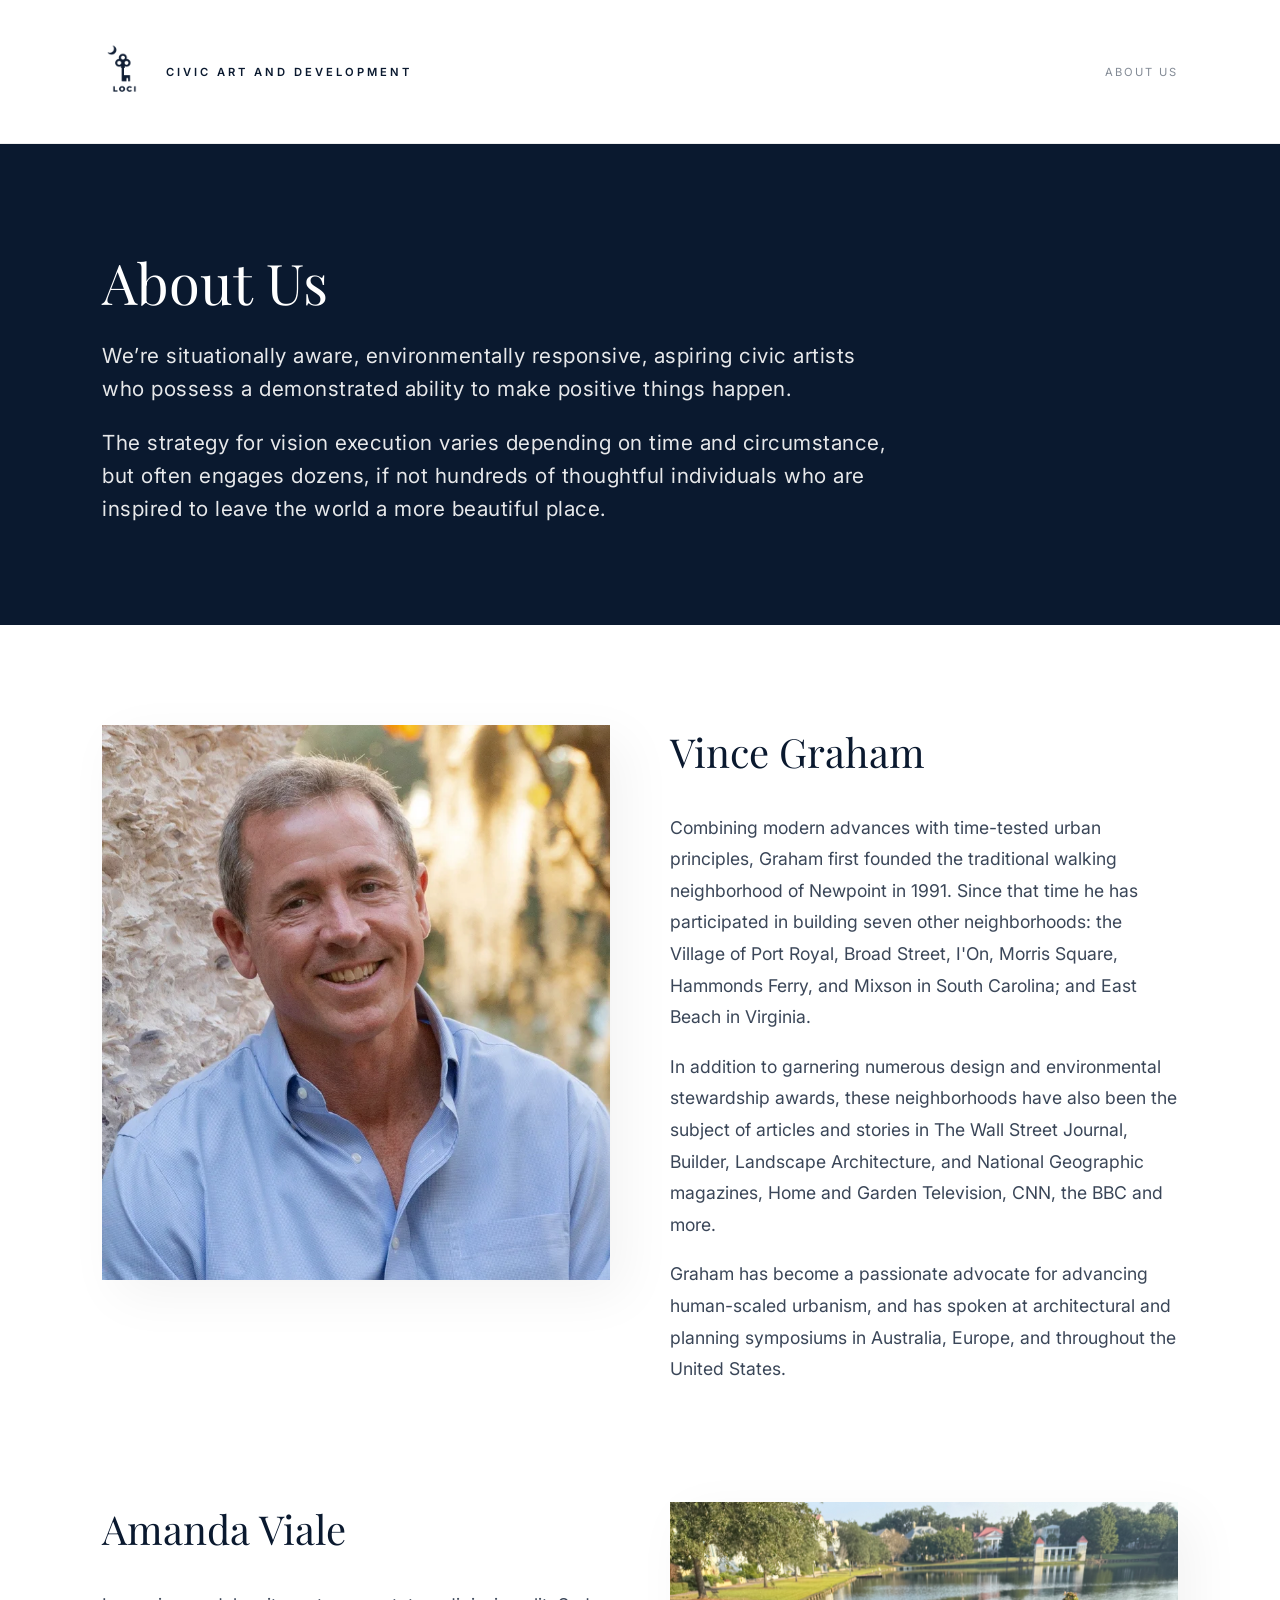
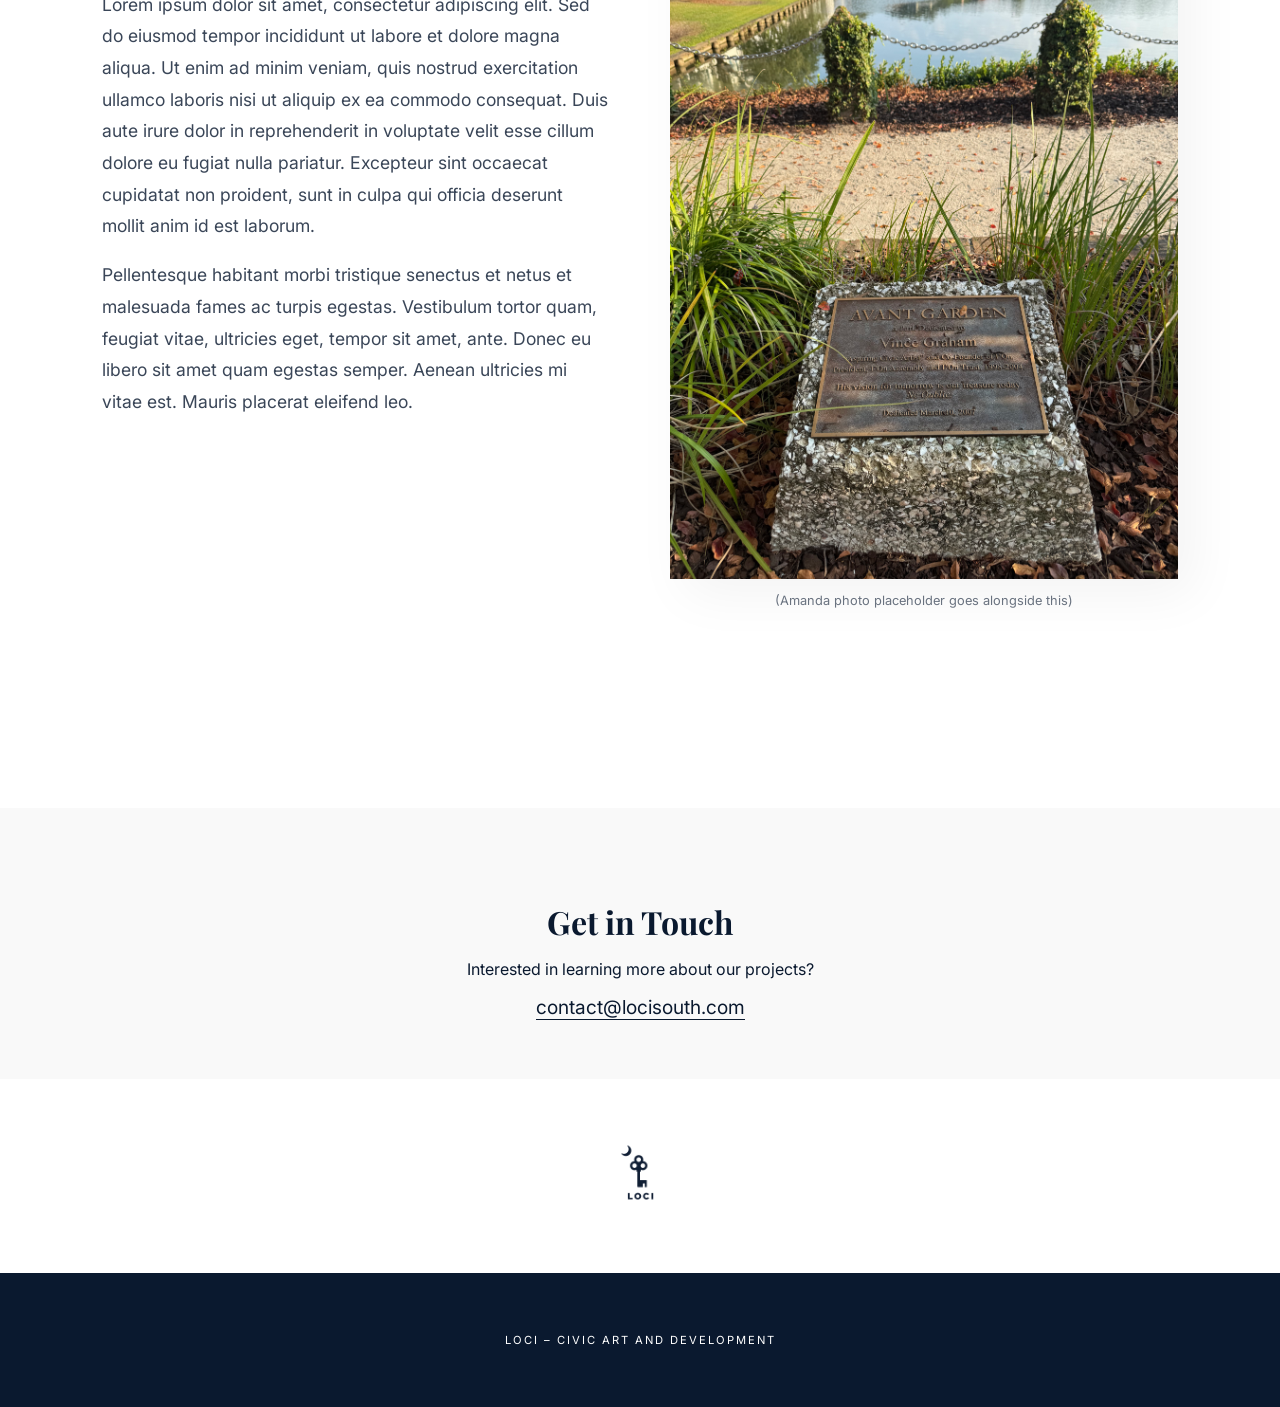
==== about.html @ 681e6ee0 "Add navy blue logo to subpages and above footers" ====
<!DOCTYPE html>
<html lang="en">
<head>
    <meta charset="UTF-8">
    <meta name="viewport" content="width=device-width, initial-scale=1.0">
    <title>About Us | Loci</title>
    <link href="https://fonts.googleapis.com/css2?family=Playfair+Display:wght@400;700&family=Inter:wght@300;400;600&display=swap" rel="stylesheet">
    <style>
        :root { --navy: #0a192f; --white: #ffffff; --gold: #c5a059; }
        body { margin: 0; font-family: 'Inter', sans-serif; color: var(--navy); overflow-x: hidden; }
        h1, h2, h3, .serif { font-family: 'Playfair Display', serif; }
        
        nav { padding: 40px 8%; display: flex; justify-content: space-between; border-bottom: 1px solid #eee; }
        .brand { font-size: 0.9rem; font-weight: 600; letter-spacing: 3px; text-transform: uppercase; text-decoration: none; color: var(--navy); }

        .page-header { 
            padding: 100px 8%; 
            text-align: left; 
            background: var(--navy); 
            color: var(--white);
        }
        .page-header h1 { font-size: 3.5rem; font-weight: 400; margin: 0 0 20px; }
        .page-header p { 
            max-width: 800px; 
            margin: 0; 
            font-size: 1.3rem; 
            line-height: 1.6; 
            opacity: 0.9; 
            letter-spacing: 0.5px;
        }

        .about-section { padding: 100px 8%; max-width: 1200px; margin: 0 auto; }
        
        .bio-block { display: grid; grid-template-columns: 1fr 1fr; gap: 60px; align-items: start; margin-bottom: 100px; }
        .bio-block.reverse { direction: rtl; }
        .bio-block.reverse > * { direction: ltr; }

        .bio-image img { width: 100%; height: auto; object-fit: cover; box-shadow: 15px 15px 50px rgba(0,0,0,0.05); }
        .bio-text h2 { font-size: 2.5rem; margin-top: 0; font-weight: 400; }
        .bio-text p { line-height: 1.8; opacity: 0.8; font-size: 1.1rem; }

        .contact-section { text-align: center; padding: 60px 8%; background: #f9f9f9; }
        .contact-section h3 { font-size: 2rem; margin-bottom: 10px; }
        .contact-section a { color: var(--navy); font-size: 1.2rem; text-decoration: none; border-bottom: 1px solid var(--navy); }

        footer { padding: 60px 8%; background: var(--navy); color: white; text-align: center; font-size: 0.7rem; letter-spacing: 2px; text-transform: uppercase; }
        
        @media (max-width: 900px) {
            .page-header { padding: 60px 8%; }
            .bio-block { grid-template-columns: 1fr; gap: 40px; }
            .bio-block.reverse { direction: ltr; }
        }
    </style>
    <link rel="icon" type="image/png" href="images/loci-logo.png">
</head>
<body>
    <nav>
        <div style="display: flex; align-items: center;">
            <a href="index.html" class="brand"><img src="images/loci-logo-navy.png" alt="Loci Logo" style="height: 60px;"></a>
            <div style="color: var(--navy); font-size: 0.7rem; letter-spacing: 3px; text-transform: uppercase; font-weight: 600; margin-left: 20px;">Civic Art and Development</div>
        </div>
        <div style="font-size: 0.7rem; letter-spacing: 2px; opacity: 0.5; align-self: center;">ABOUT US</div>
    </nav>

    <header class="page-header">
        <h1>About Us</h1>
        <p style="margin-bottom: 20px;">We’re situationally aware, environmentally responsive, aspiring civic artists who possess a demonstrated ability to make positive things happen.</p>
        <p>The strategy for vision execution varies depending on time and circumstance, but often engages dozens, if not hundreds of thoughtful individuals who are inspired to leave the world a more beautiful place.</p>
    </header>

    <section class="about-section">
        <!-- Vince Bio Placeholder -->
        <div class="bio-block">
            <div class="bio-image">
                <img src="images/vince-bio.webp" alt="Vince Graham">
            </div>
            <div class="bio-text">
                <h2>Vince Graham</h2>
                <p>Combining modern advances with time-tested urban principles, Graham first founded the traditional walking neighborhood of Newpoint in 1991. Since that time he has participated in building seven other neighborhoods: the Village of Port Royal, Broad Street, I'On, Morris Square, Hammonds Ferry, and Mixson in South Carolina; and East Beach in Virginia.</p>
                <p>In addition to garnering numerous design and environmental stewardship awards, these neighborhoods have also been the subject of articles and stories in The Wall Street Journal, Builder, Landscape Architecture, and National Geographic magazines, Home and Garden Television, CNN, the BBC and more.</p>
                <p>Graham has become a passionate advocate for advancing human-scaled urbanism, and has spoken at architectural and planning symposiums in Australia, Europe, and throughout the United States.</p>
            </div>
        </div>

        <!-- Amanda Bio Placeholder -->
        <div class="bio-block reverse">
            <div class="bio-image">
                <img src="images/avant-garden.jpg" alt="Avant Garden Plaque - Dedicated to Vince Graham">
                <div style="text-align: center; font-size: 0.8rem; margin-top: 10px; opacity: 0.6;">(Amanda photo placeholder goes alongside this)</div>
            </div>
            <div class="bio-text">
                <h2>Amanda Viale</h2>
                <p>Lorem ipsum dolor sit amet, consectetur adipiscing elit. Sed do eiusmod tempor incididunt ut labore et dolore magna aliqua. Ut enim ad minim veniam, quis nostrud exercitation ullamco laboris nisi ut aliquip ex ea commodo consequat. Duis aute irure dolor in reprehenderit in voluptate velit esse cillum dolore eu fugiat nulla pariatur. Excepteur sint occaecat cupidatat non proident, sunt in culpa qui officia deserunt mollit anim id est laborum.</p>
                <p>Pellentesque habitant morbi tristique senectus et netus et malesuada fames ac turpis egestas. Vestibulum tortor quam, feugiat vitae, ultricies eget, tempor sit amet, ante. Donec eu libero sit amet quam egestas semper. Aenean ultricies mi vitae est. Mauris placerat eleifend leo.</p>
            </div>
        </div>
    </section>

    <section class="contact-section">
        <h3>Get in Touch</h3>
        <p>Interested in learning more about our projects?</p>
        <a href="mailto:contact@locisouth.com">contact@locisouth.com</a>
    </section>

    <div style="text-align: center; padding: 60px 0; background: #fff;">
        <img src="images/loci-logo-navy.png" alt="Loci Logo" style="height: 70px;">
    </div>

    <footer>Loci – Civic Art and Development</footer>
</body>
</html>
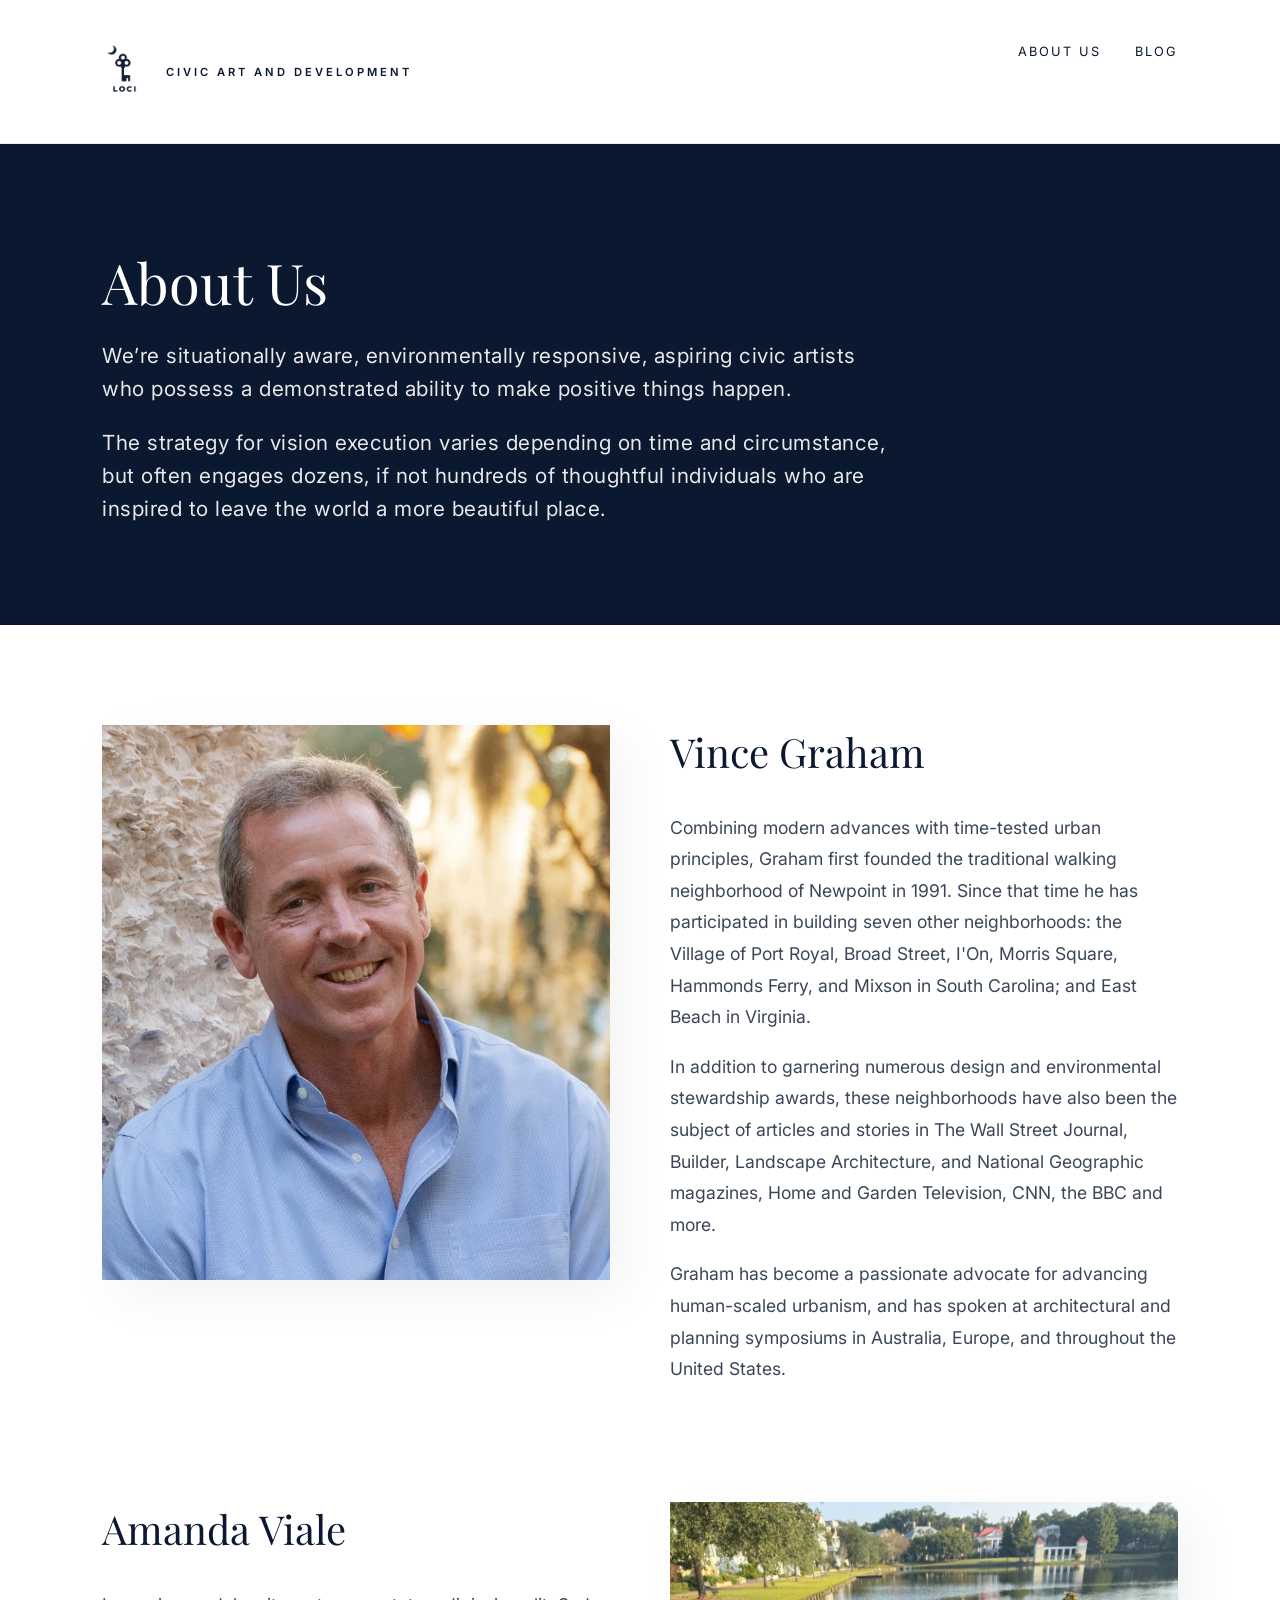
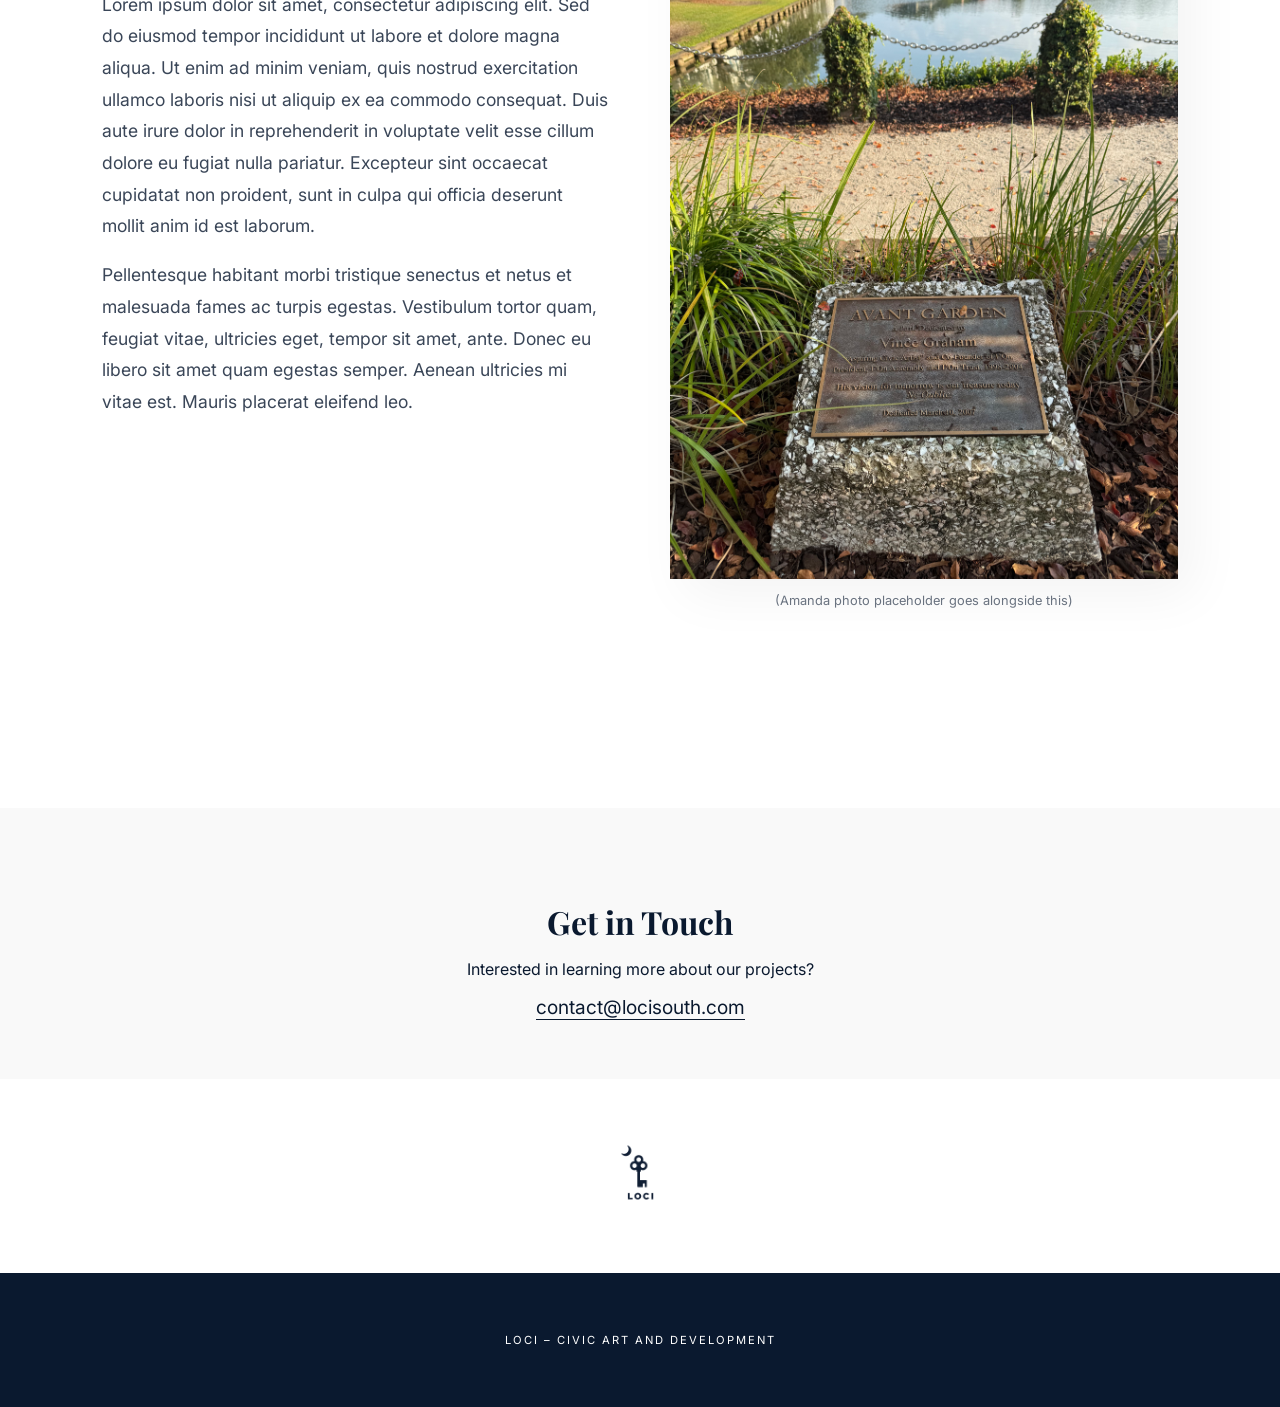
==== commit 314d5731: "Add universal navigation links and update logo home link" ====
--- a/about.html
+++ b/about.html
@@ -45,7 +45,10 @@
 
         footer { padding: 60px 8%; background: var(--navy); color: white; text-align: center; font-size: 0.7rem; letter-spacing: 2px; text-transform: uppercase; }
         
-        @media (max-width: 900px) {
+                @media (max-width: 900px) {
+            nav { padding: 20px; flex-direction: column; gap: 20px; align-items: center; }
+            nav > div:first-child { flex-direction: column; text-align: center; gap: 10px; }
+            nav > div:first-child > div { margin-left: 0 !important; font-size: 0.6rem !important; }
             .page-header { padding: 60px 8%; }
             .bio-block { grid-template-columns: 1fr; gap: 40px; }
             .bio-block.reverse { direction: ltr; }
@@ -56,10 +59,13 @@
 <body>
     <nav>
         <div style="display: flex; align-items: center;">
-            <a href="index.html" class="brand"><img src="images/loci-logo-navy.png" alt="Loci Logo" style="height: 60px;"></a>
+            <a href="/" class="brand"><img src="images/loci-logo-navy.png" alt="Loci Logo" style="height: 60px;"></a>
             <div style="color: var(--navy); font-size: 0.7rem; letter-spacing: 3px; text-transform: uppercase; font-weight: 600; margin-left: 20px;">Civic Art and Development</div>
         </div>
-        <div style="font-size: 0.7rem; letter-spacing: 2px; opacity: 0.5; align-self: center;">ABOUT US</div>
+                <div>
+            <a href="about.html" style="color: var(--navy); text-decoration: none; margin-right: 30px; font-size: 0.8rem; text-transform: uppercase; letter-spacing: 2px;">About Us</a>
+            <a href="https://narrowgate.dev" target="_blank" style="color: var(--navy); text-decoration: none; font-size: 0.8rem; text-transform: uppercase; letter-spacing: 2px;">Blog</a>
+        </div>
     </nav>
 
     <header class="page-header">
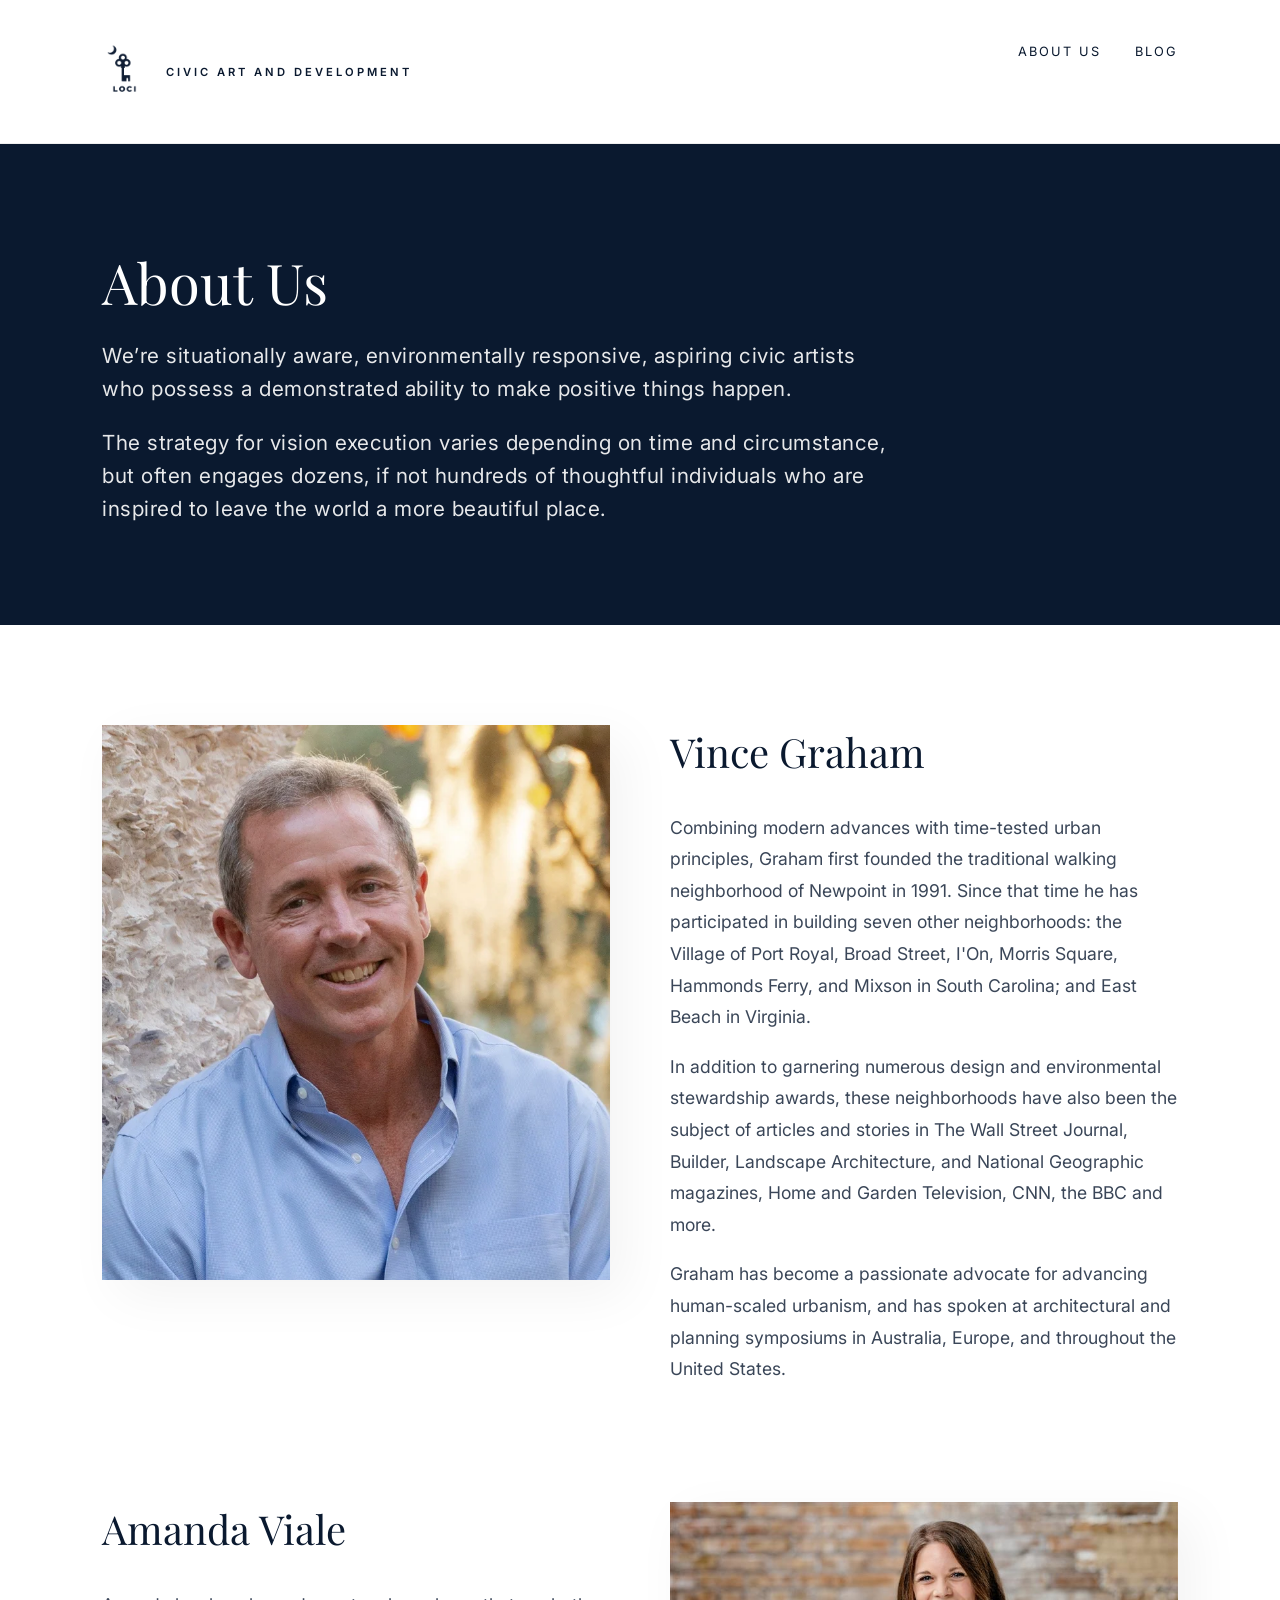
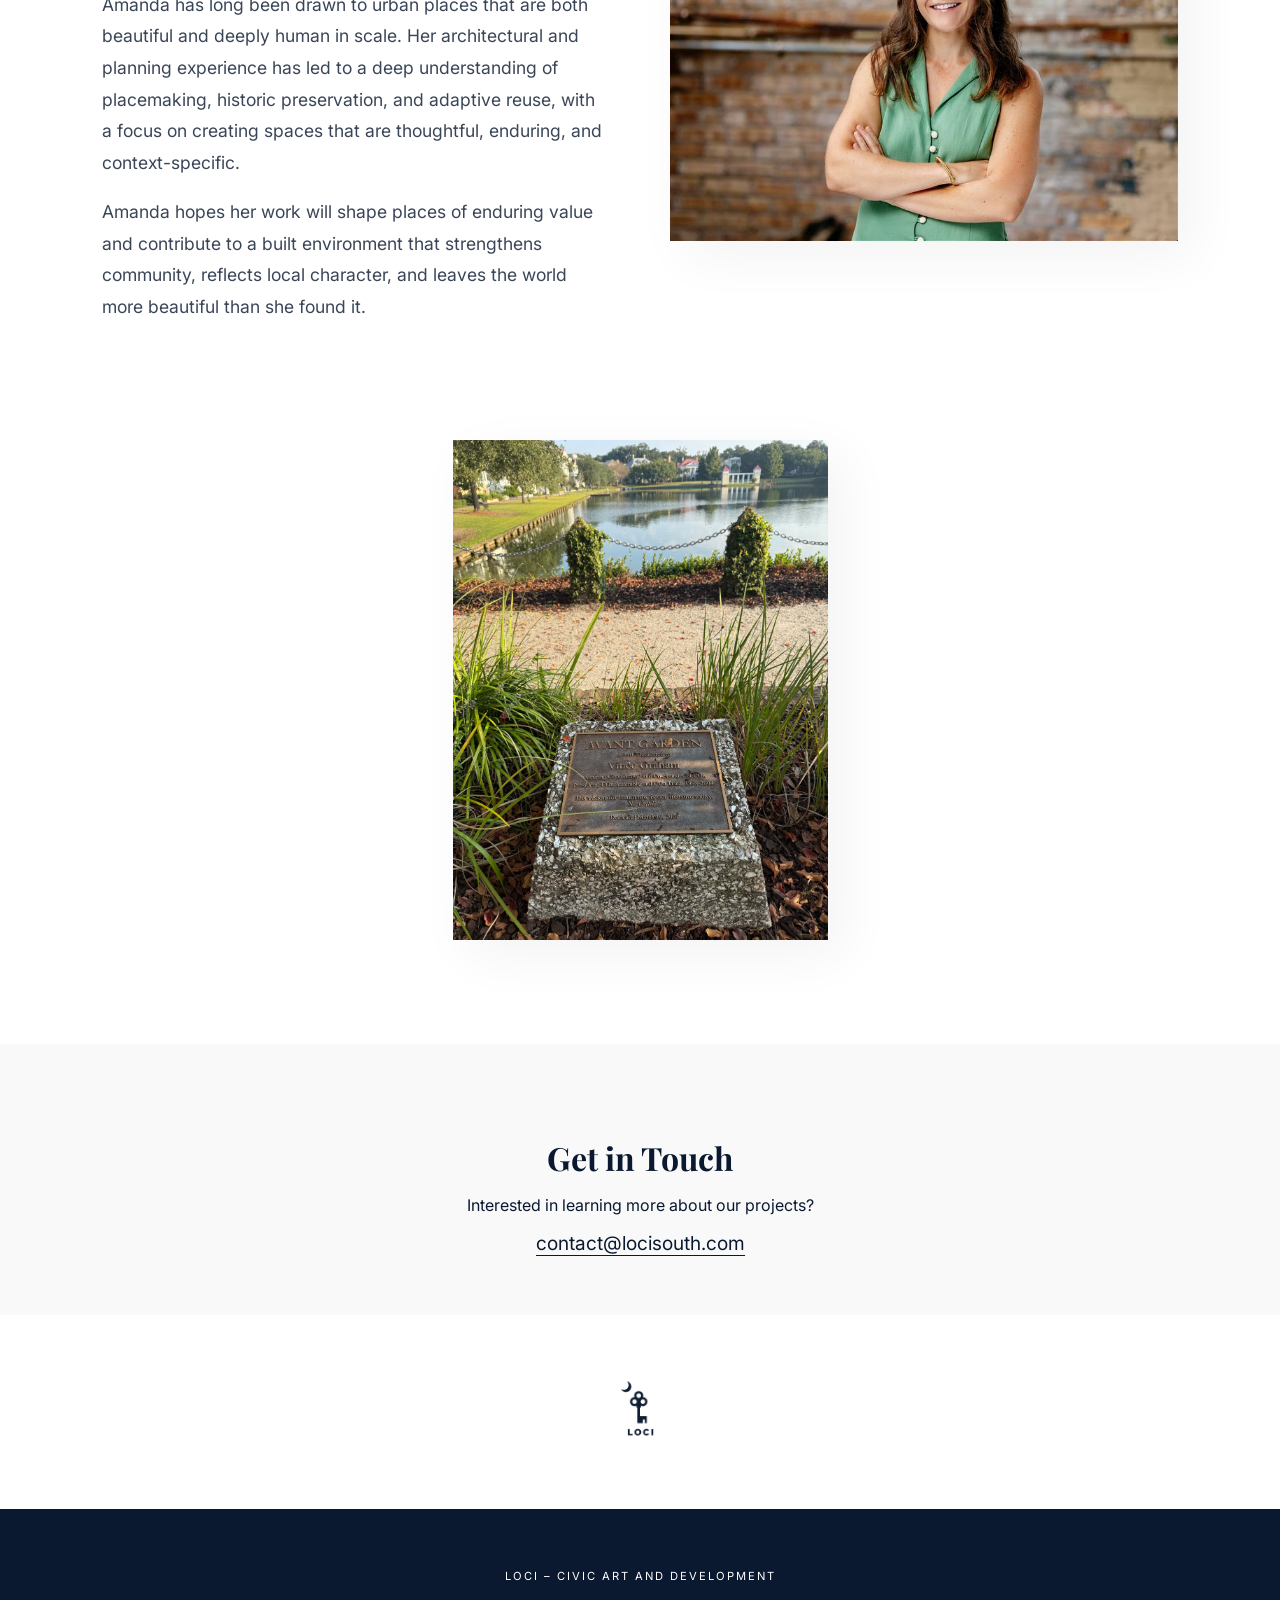
==== commit 4853535d: "Update Amanda bio/photo, reposition avant-garden plaque, sync Catfiddle photos" ====
--- a/about.html
+++ b/about.html
@@ -91,14 +91,17 @@
         <!-- Amanda Bio Placeholder -->
         <div class="bio-block reverse">
             <div class="bio-image">
-                <img src="images/avant-garden.jpg" alt="Avant Garden Plaque - Dedicated to Vince Graham">
-                <div style="text-align: center; font-size: 0.8rem; margin-top: 10px; opacity: 0.6;">(Amanda photo placeholder goes alongside this)</div>
+                <img src="images/amanda.jpg" alt="Amanda Viale">
             </div>
             <div class="bio-text">
                 <h2>Amanda Viale</h2>
-                <p>Lorem ipsum dolor sit amet, consectetur adipiscing elit. Sed do eiusmod tempor incididunt ut labore et dolore magna aliqua. Ut enim ad minim veniam, quis nostrud exercitation ullamco laboris nisi ut aliquip ex ea commodo consequat. Duis aute irure dolor in reprehenderit in voluptate velit esse cillum dolore eu fugiat nulla pariatur. Excepteur sint occaecat cupidatat non proident, sunt in culpa qui officia deserunt mollit anim id est laborum.</p>
-                <p>Pellentesque habitant morbi tristique senectus et netus et malesuada fames ac turpis egestas. Vestibulum tortor quam, feugiat vitae, ultricies eget, tempor sit amet, ante. Donec eu libero sit amet quam egestas semper. Aenean ultricies mi vitae est. Mauris placerat eleifend leo.</p>
+                <p>Amanda has long been drawn to urban places that are both beautiful and deeply human in scale. Her architectural and planning experience has led to a deep understanding of placemaking, historic preservation, and adaptive reuse, with a focus on creating spaces that are thoughtful, enduring, and context-specific.</p>
+                <p>Amanda hopes her work will shape places of enduring value and contribute to a built environment that strengthens community, reflects local character, and leaves the world more beautiful than she found it.</p>
             </div>
+        </div>
+
+        <div style="text-align: center; margin-top: 60px;">
+            <img src="images/avant-garden.jpg" alt="Avant Garden Plaque - Dedicated to Vince Graham" style="max-width: 100%; max-height: 500px; object-fit: contain; box-shadow: 15px 15px 50px rgba(0,0,0,0.05);">
         </div>
     </section>
 
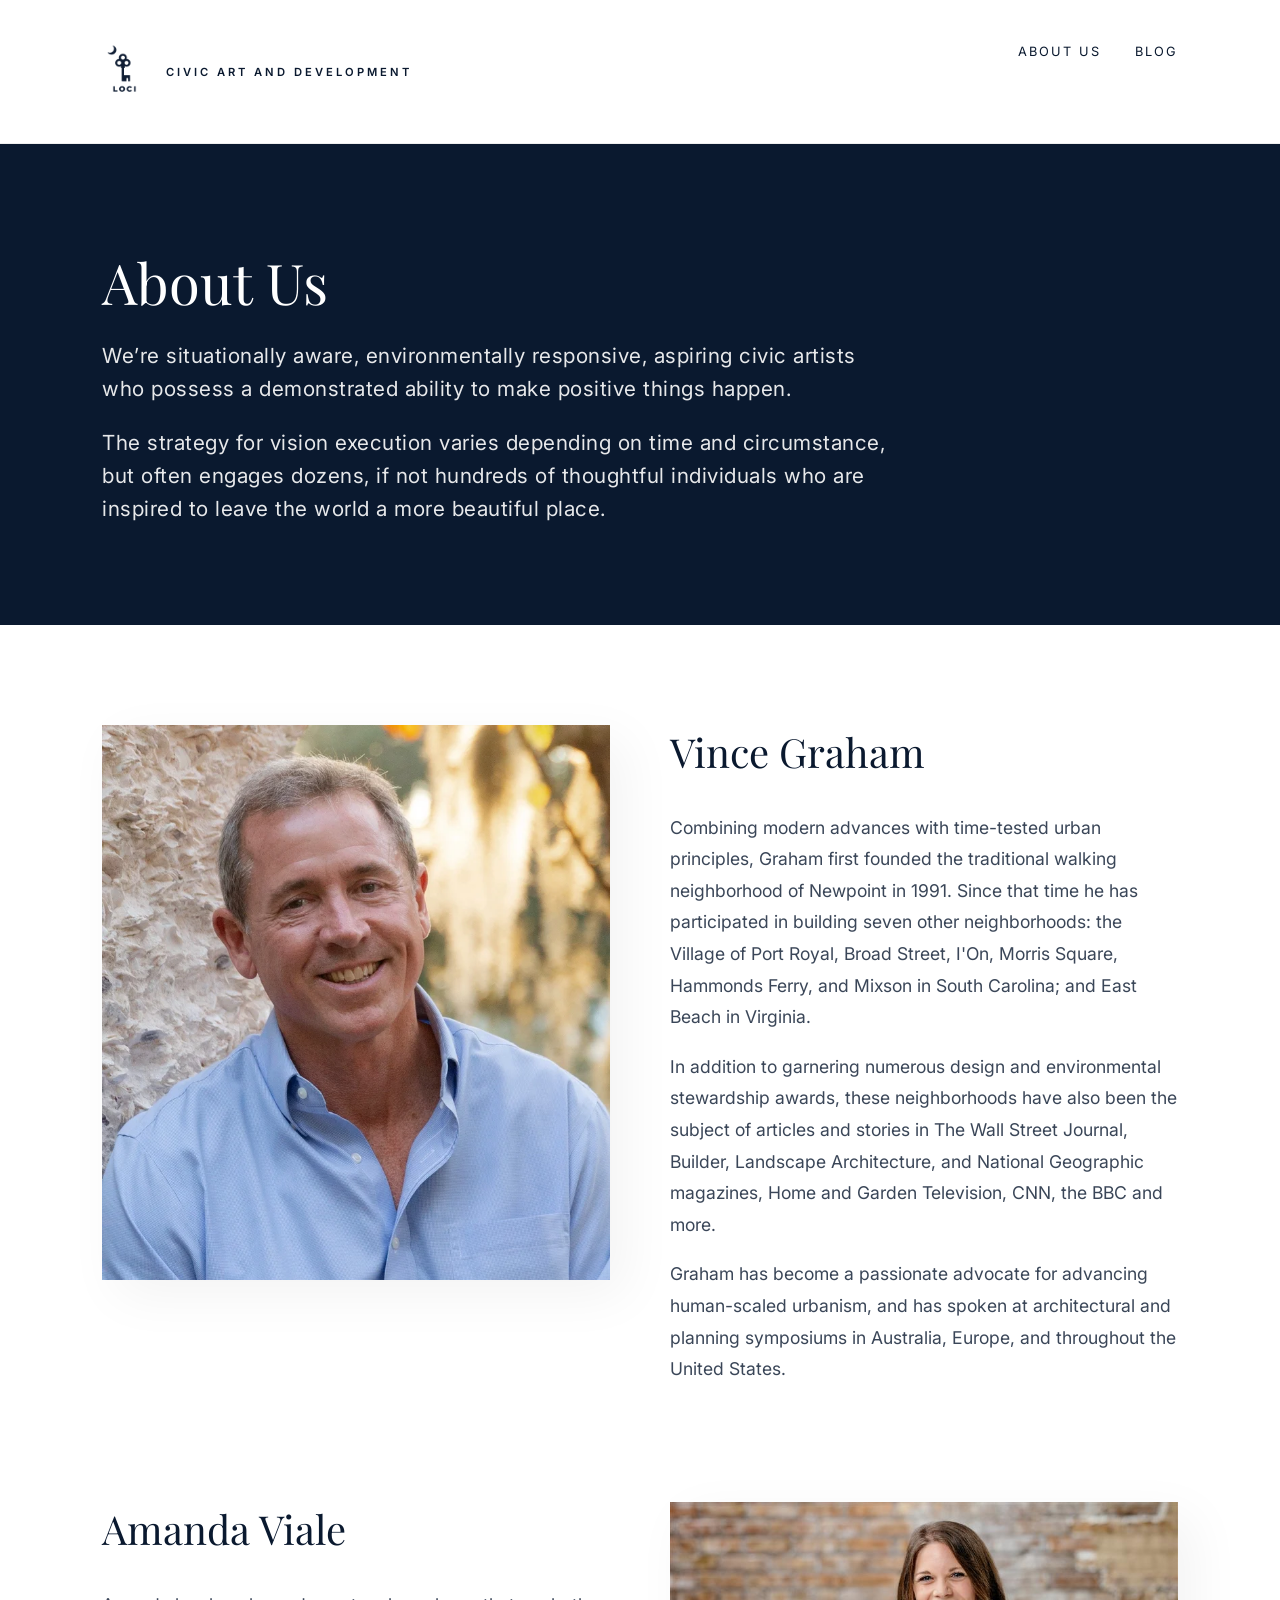
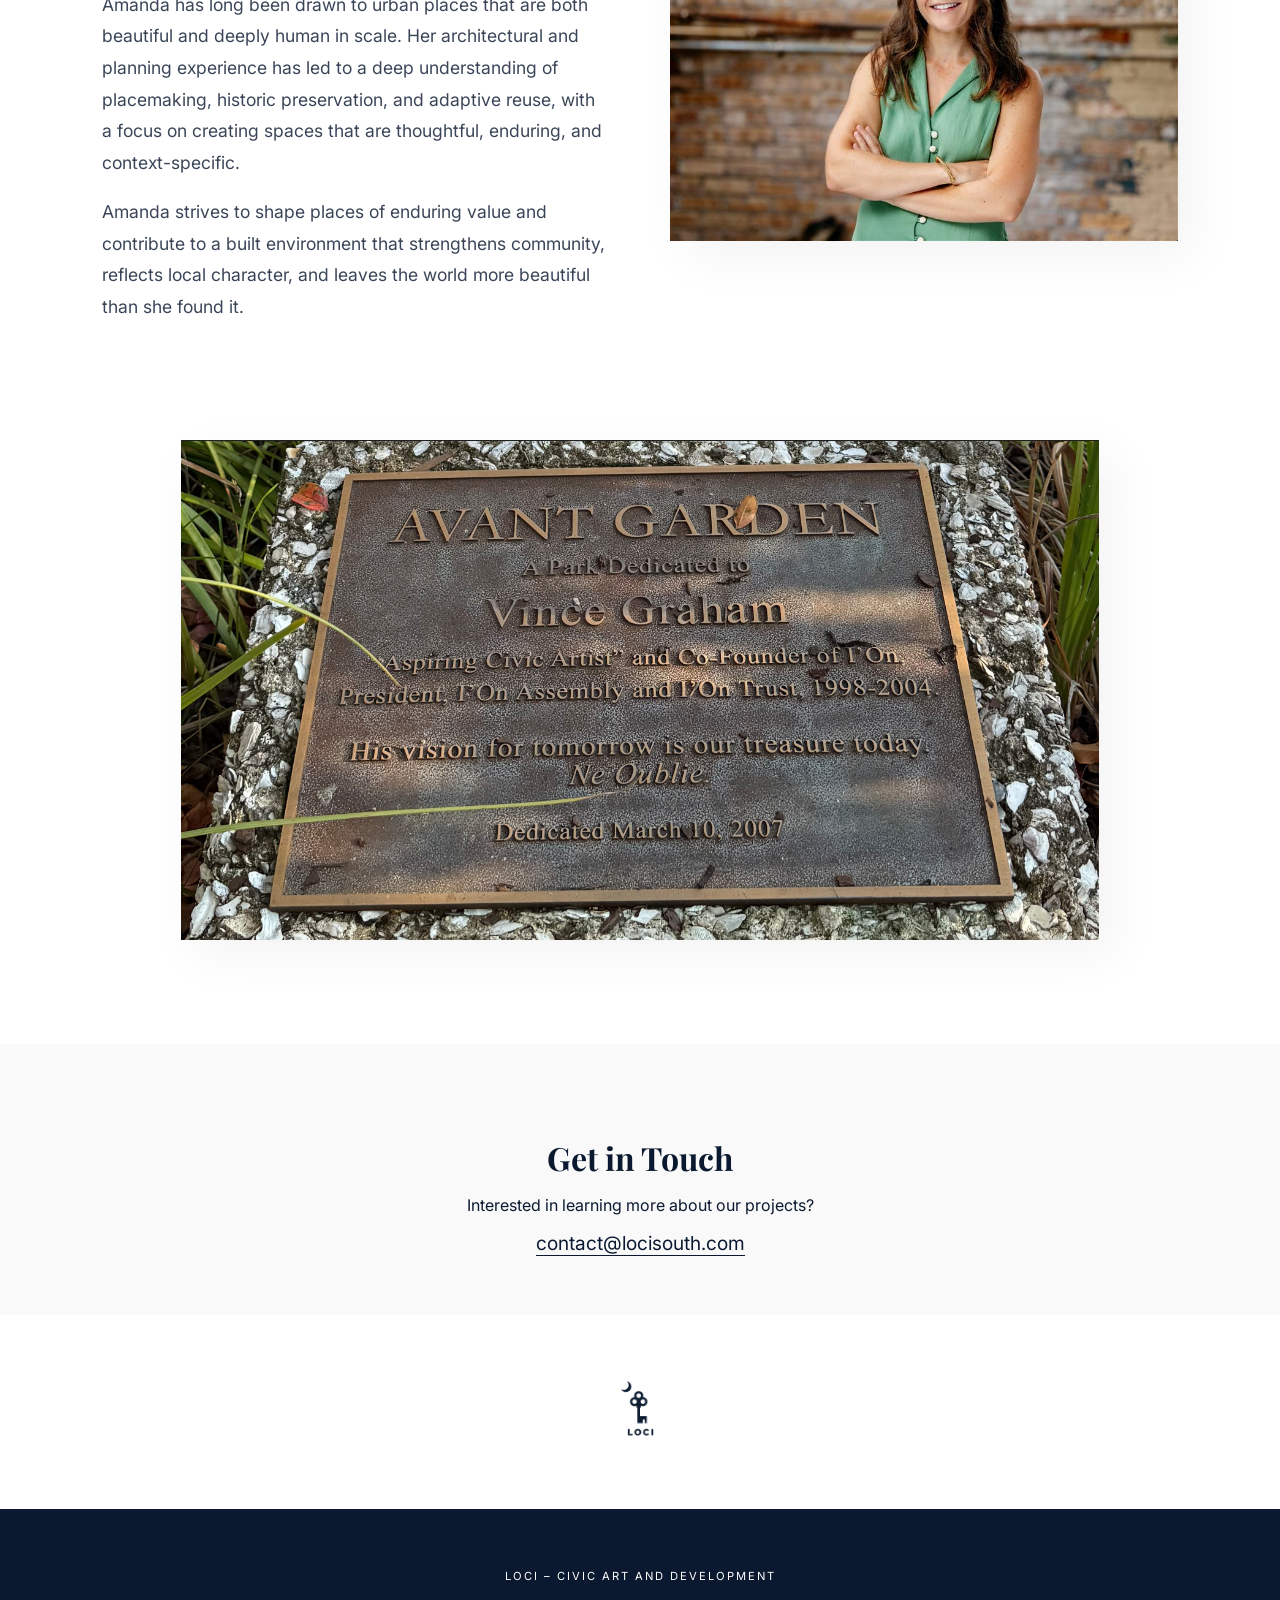
==== commit 29a2df3b: "Fix mobile title size, update Amanda bio text, use updated garden plaque image" ====
--- a/about.html
+++ b/about.html
@@ -96,12 +96,12 @@
             <div class="bio-text">
                 <h2>Amanda Viale</h2>
                 <p>Amanda has long been drawn to urban places that are both beautiful and deeply human in scale. Her architectural and planning experience has led to a deep understanding of placemaking, historic preservation, and adaptive reuse, with a focus on creating spaces that are thoughtful, enduring, and context-specific.</p>
-                <p>Amanda hopes her work will shape places of enduring value and contribute to a built environment that strengthens community, reflects local character, and leaves the world more beautiful than she found it.</p>
+                <p>Amanda strives to shape places of enduring value and contribute to a built environment that strengthens community, reflects local character, and leaves the world more beautiful than she found it.</p>
             </div>
         </div>
 
         <div style="text-align: center; margin-top: 60px;">
-            <img src="images/avant-garden.jpg" alt="Avant Garden Plaque - Dedicated to Vince Graham" style="max-width: 100%; max-height: 500px; object-fit: contain; box-shadow: 15px 15px 50px rgba(0,0,0,0.05);">
+            <img src="images/garden.png" alt="Avant Garden Plaque - Dedicated to Vince Graham" style="max-width: 100%; max-height: 500px; object-fit: contain; box-shadow: 15px 15px 50px rgba(0,0,0,0.05);">
         </div>
     </section>
 
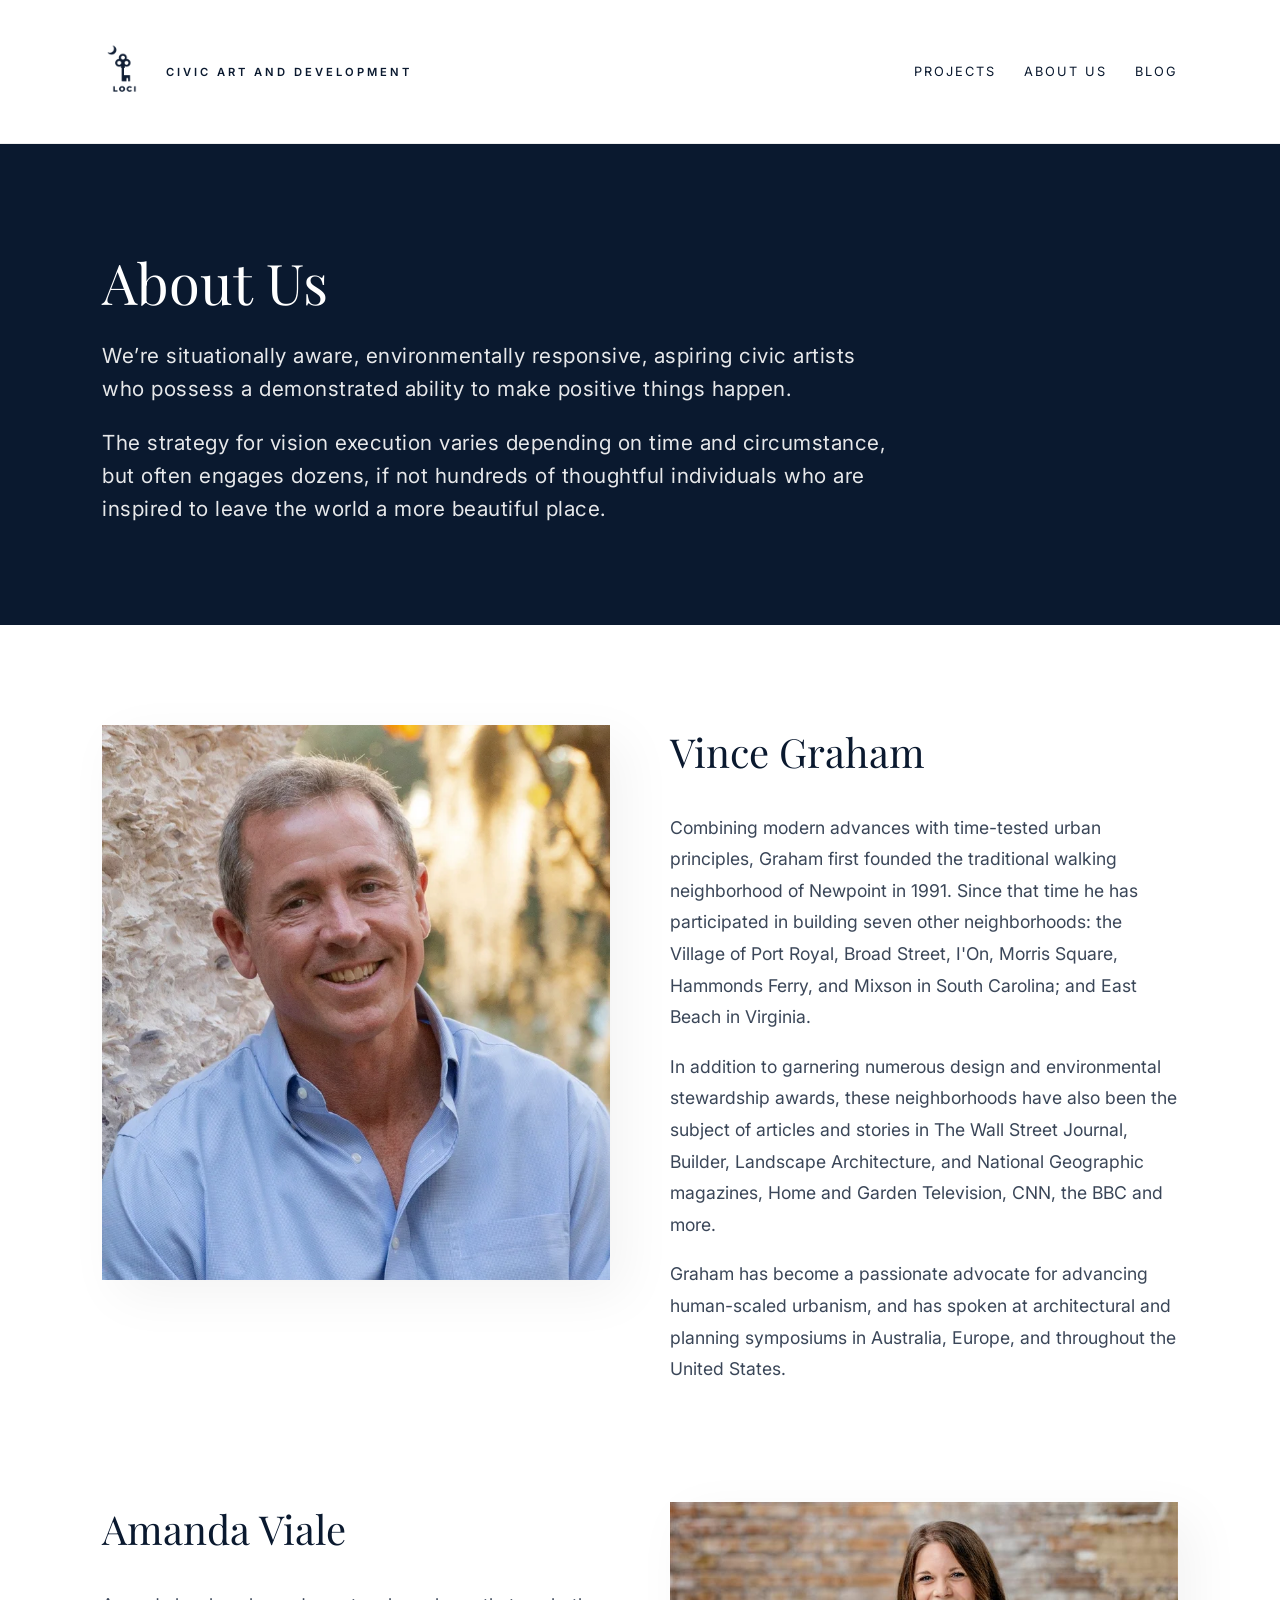
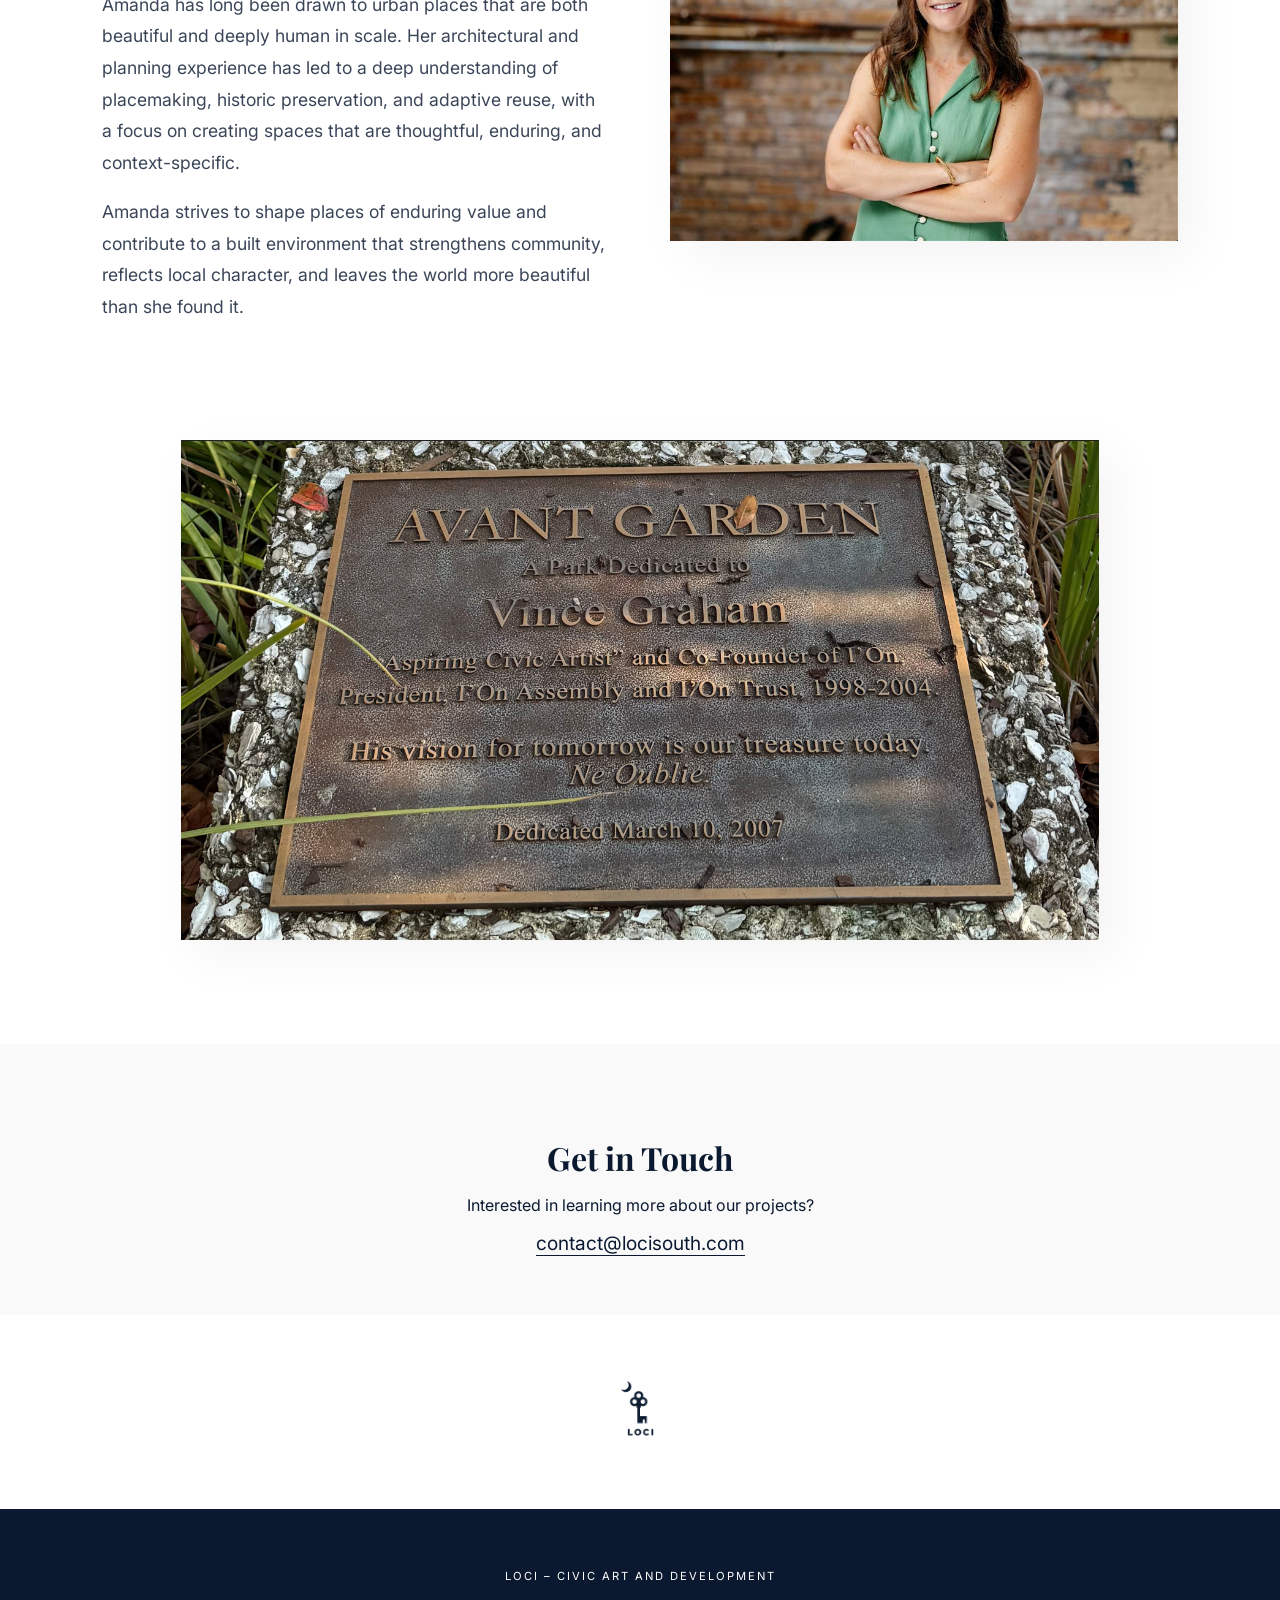
==== commit 69a3d01e: "Add projects landing page and category navigation" ====
--- a/about.html
+++ b/about.html
@@ -54,17 +54,19 @@
             .bio-block.reverse { direction: ltr; }
         }
     </style>
-    <link rel="icon" type="image/png" href="images/loci-logo.png">
+    <link rel="stylesheet" href="navigation.css">
+    <link rel="icon" type="image/png" href="images/loci-logo-navy.png">
 </head>
 <body>
-    <nav>
+    <nav class="site-nav" aria-label="Main navigation">
         <div style="display: flex; align-items: center;">
             <a href="/" class="brand"><img src="images/loci-logo-navy.png" alt="Loci Logo" style="height: 60px;"></a>
             <div style="color: var(--navy); font-size: 0.7rem; letter-spacing: 3px; text-transform: uppercase; font-weight: 600; margin-left: 20px;">Civic Art and Development</div>
         </div>
-                <div>
+        <div class="site-links">
+            <a href="projects.html" style="color: var(--navy);">Projects</a>
             <a href="about.html" style="color: var(--navy); text-decoration: none; margin-right: 30px; font-size: 0.8rem; text-transform: uppercase; letter-spacing: 2px;">About Us</a>
-            <a href="https://narrowgate.dev" target="_blank" style="color: var(--navy); text-decoration: none; font-size: 0.8rem; text-transform: uppercase; letter-spacing: 2px;">Blog</a>
+            <a href="https://theionco.com/" target="_blank" style="color: var(--navy); text-decoration: none; font-size: 0.8rem; text-transform: uppercase; letter-spacing: 2px;">Blog</a>
         </div>
     </nav>
 
--- a/navigation.css
+++ b/navigation.css
@@ -0,0 +1,25 @@
+.site-nav { align-items: center; gap: 24px; }
+.site-nav .site-links { display: flex; flex-wrap: wrap; justify-content: center; align-items: center; gap: 16px 28px; }
+.site-nav .site-links a { margin: 0 !important; text-decoration: none; font-size: .8rem; text-transform: uppercase; letter-spacing: 2px; padding: 10px 0; }
+.site-nav .site-links a:hover, .site-nav .site-links a[aria-current="page"] { text-decoration: underline; text-underline-offset: 7px; }
+a:focus-visible { outline: 3px solid #c5a059; outline-offset: 6px; }
+.project-categories { display: flex; flex-wrap: wrap; gap: 12px 28px; padding: 24px 8%; border-bottom: 1px solid #e4e6e9; background: #f8f8f6; }
+.project-categories a { color: #0a192f; font-size: .85rem; line-height: 1.5; padding: 8px 0; text-decoration: none; }
+.project-categories a:hover { text-decoration: underline; text-underline-offset: 6px; }
+.project-categories a[aria-current="page"] { font-weight: 600; box-shadow: 0 2px #c5a059; }
+@media (max-width: 1100px) {
+  .site-nav { flex-direction: column; align-items: center; gap: 20px; }
+}
+@media (max-width: 600px) {
+  .site-nav .site-links { gap: 14px 24px; }
+  .site-nav .site-links a { font-size: .72rem; letter-spacing: 1.5px; }
+  .project-categories { gap: 8px 20px; }
+}
+
+@media (max-width: 900px) {
+  .project-item:nth-child(even) .project-main { grid-template-columns: minmax(0, 1fr); }
+  .project-item:nth-child(even) .featured-image,
+  .project-item:nth-child(even) .project-text { order: initial; }
+  .project-main > * { min-width: 0; }
+  .project-text { overflow-wrap: break-word; }
+}
